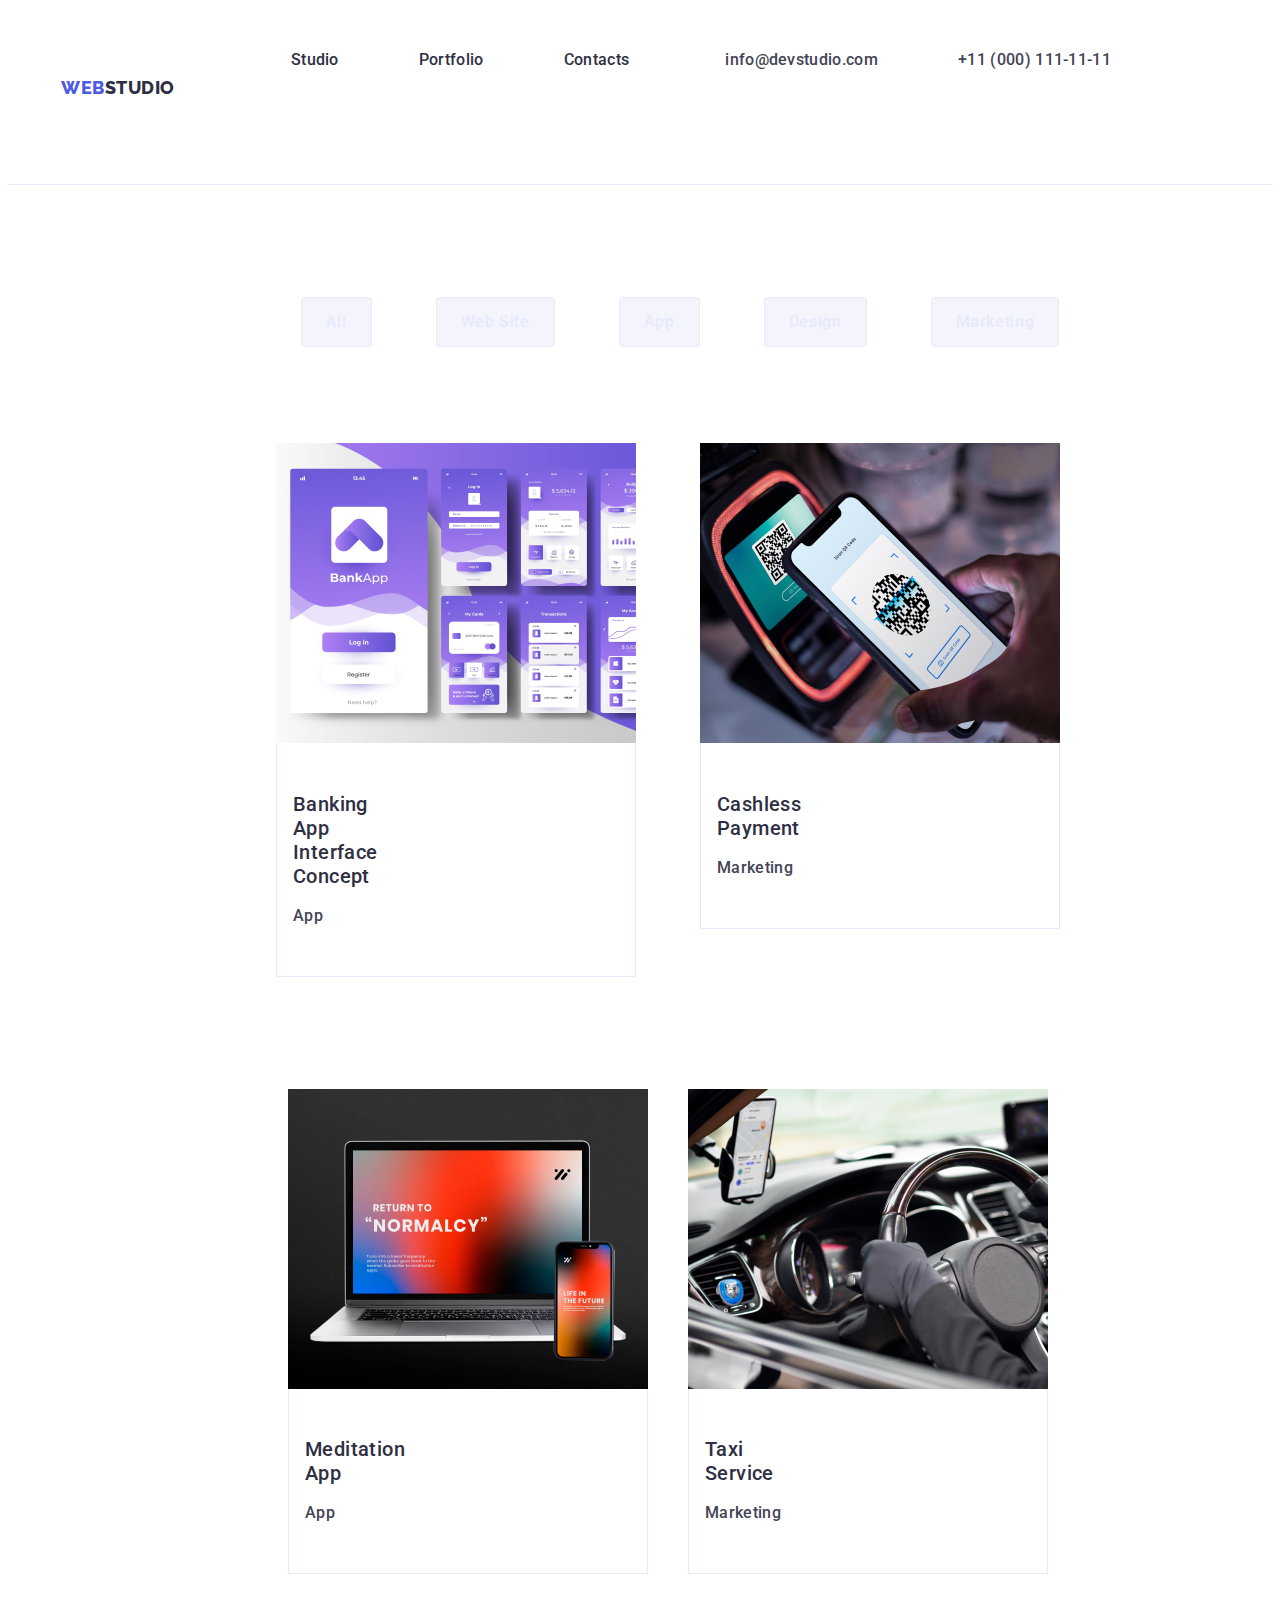
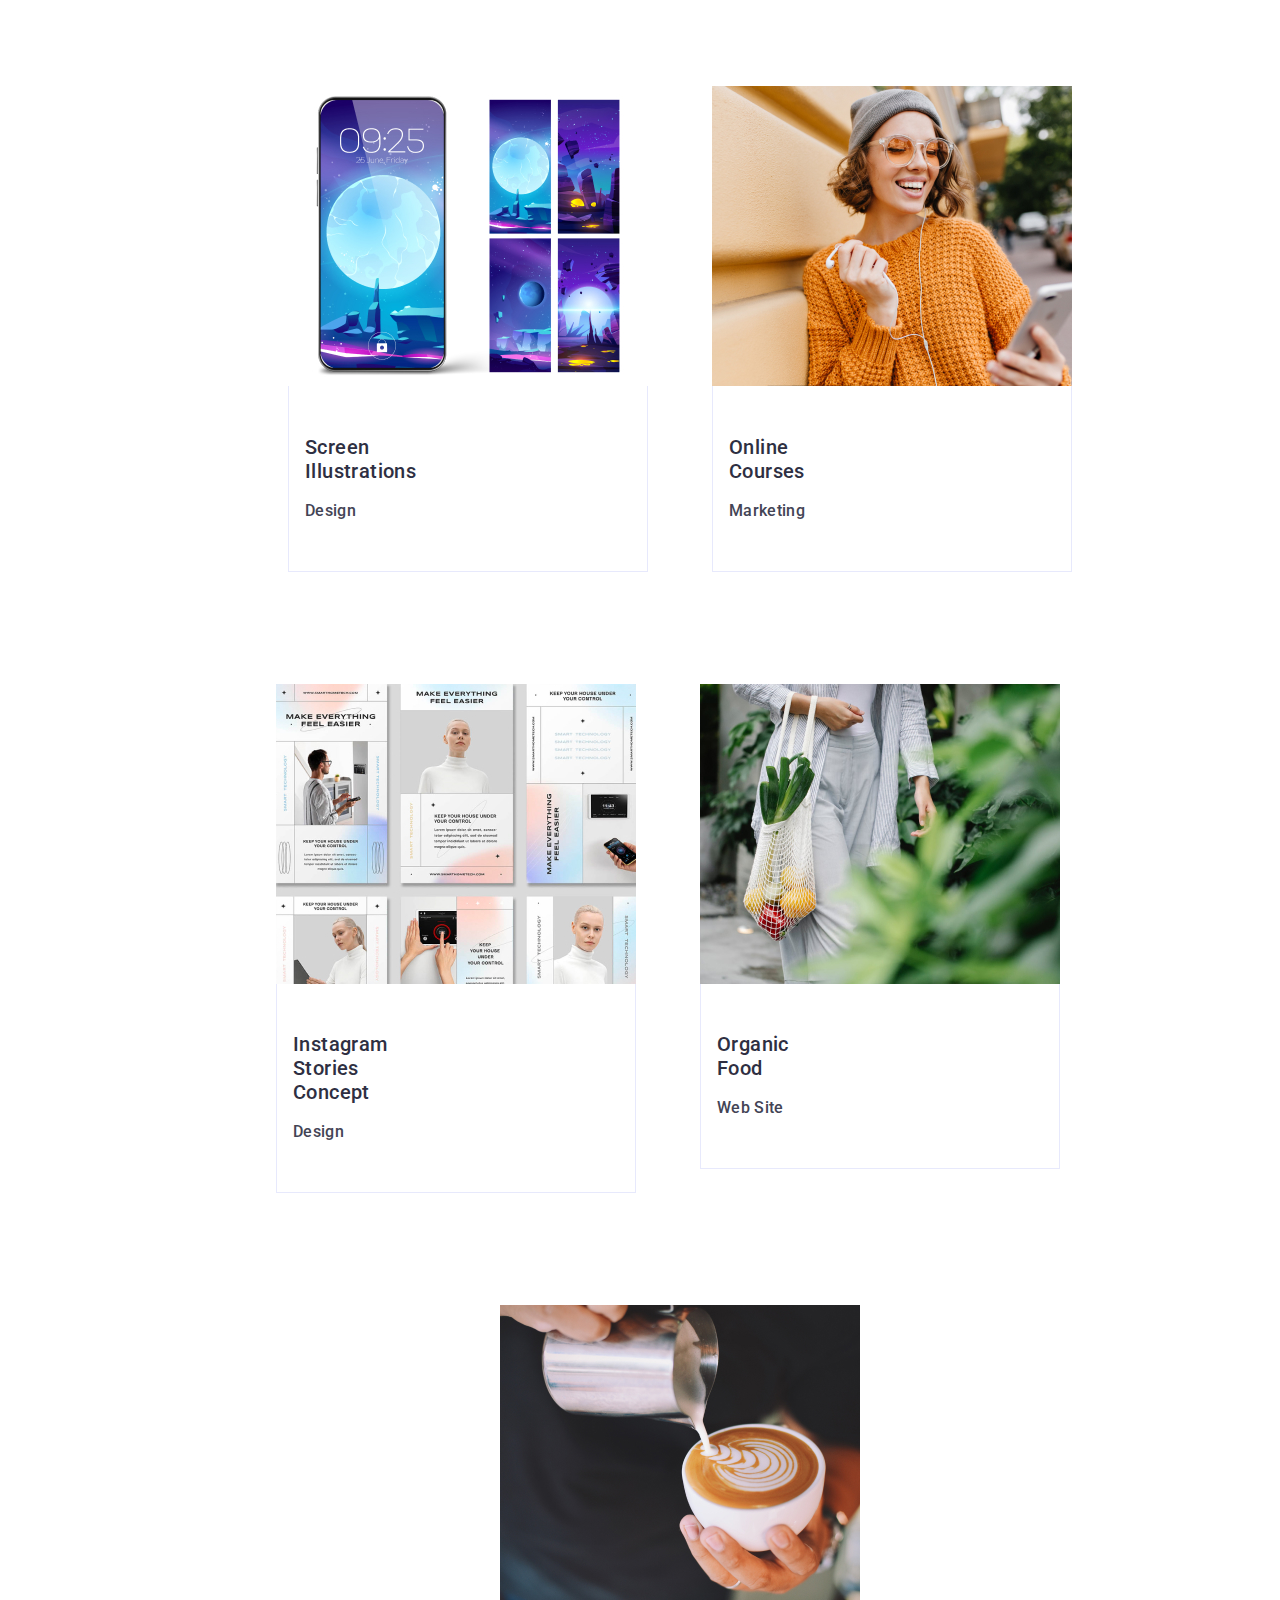
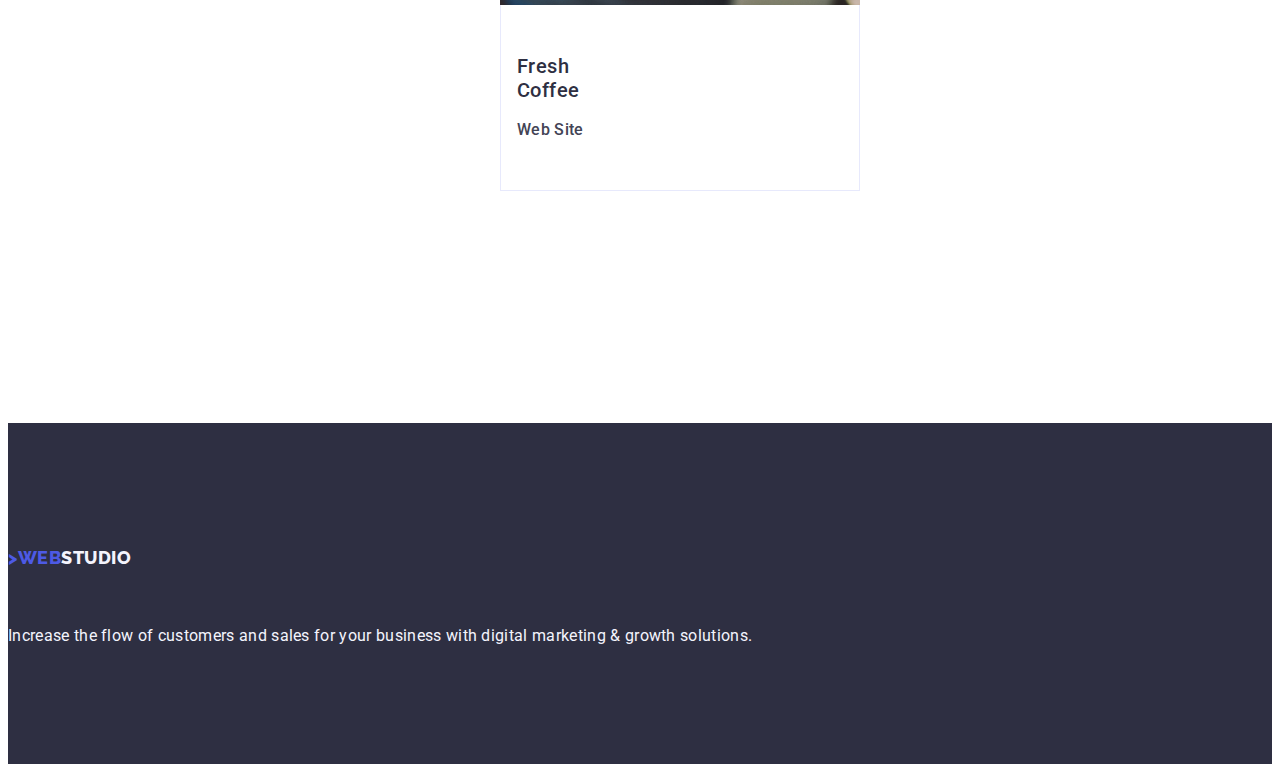
==== portfolio.html @ a7b2a777 "x" ====
<!DOCTYPE html>
<html lang="en">
  <head>
    <meta charset="UTF-8" />
    <meta name="viewport" content="width=device-width, initial-scale=1.0" />
    <link rel="preconnect" href="https://fonts.googleapis.com" />
    <link rel="preconnect" href="https://fonts.gstatic.com" crossorigin />
    <link
      href="https://fonts.googleapis.com/css2?family=Raleway:wght@800&family=Roboto:wght@400;500;700&display=swap"
      rel="stylesheet" />

    <title>Portfolio</title>
    <link
      rel="stylesheet"
      href="https://cdnjs.cloudflare.com/ajax/libs/modern-normalize/2.0.0/modern-normalize.min.css"
      integrity="sha512-4xo8blKMVCiXpTaLzQSLSw3KFOVPWhm/TRtuPVc4WG6kUgjH6J03IBuG7JZPkcWMxJ5huwaBpOpnwYElP/m6wg=="
      crossorigin="anonymous"
      referrerpolicy="no-referrer" />
    <link rel="stylesheet" href="./css/styles.css" />
  </head>
  <body>
    <header class="header-portfolio">
      <div class="header-portfolio-div container">
        <nav class="portfolio-nav">
          <!-- Logo -->
          <a href="./index.html" class="logo link">
            Web<span class="logo-span">Studio</span>
          </a>
          <!-- Studio,Portfolio,Contacts-->
          <ul class="list">
            <li class="h-list-first">
              <a class="link" href="./index.html">Studio</a>
            </li>
            <li class="h-list-first">
              <a class="link" href="./portfolio.html">Portfolio</a>
            </li>
            <li class="h-list-first"><a class="link" href="">Contacts</a></li>
          </ul>
        </nav>
        <!-- Contact adress section -->
        <address class="header-address">
          <ul class="list">
            <li class="h-list-first">
              <a
                href="mailto:info@devstudio.com"
                class="header-address-info link"
                >info@devstudio.com</a
              >
            </li>
            <li class="h-list-first">
              <a href="tel:+110001111111" class="header-address-info link">
                +11 (000) 111-11-11</a
              >
            </li>
          </ul>
        </address>
      </div>
    </header>
    <main>
      <!-- filters section -->
      <section class="first-section">
        <div class="portfolio-div container">
          <h1 class="visually-hidden">photos</h1>
          <ul class="list">
            <li class="button-list">
              <button type="button" class="button">All</button>
            </li>
            <li class="button-list">
              <button type="button" class="button">Web Site</button>
            </li>
            <li class="button-list">
              <button type="button" class="button">App</button>
            </li>
            <li class="button-list">
              <button type="button" class="button">Design</button>
            </li>
            <li class="button-list">
              <button type="button" class="button">Marketing</button>
            </li>
          </ul>
          <!-- first images section -->
          <ul class="list">
            <li class="port-list">
              <a href="" class="link"
                ><img
                  src="./images/img_banking.jpg"
                  alt="banking"
                  width="360" />
                <div class="portfolio-img-div">
                  <h2 class="title">Banking App Interface Concept</h2>
                  <p class="portfolio-paragraphs">App</p>
                </div>
              </a>
            </li>
            <li class="port-list">
              <a href="" class="link"
                ><img
                  src="./images/img_cashless.jpg"
                  alt="cashless"
                  width="360" />
                <div class="portfolio-img-div">
                  <h2 class="title">Cashless Payment</h2>
                  <p class="portfolio-paragraphs">Marketing</p>
                </div>
              </a>
            </li>
            <li class="port-list">
              <a href="" class="link"
                ><img
                  src="./images/img_meditation.jpg"
                  alt="meditation"
                  width="360" />
                <div class="portfolio-img-div">
                  <h2 class="title">Meditation App</h2>
                  <p class="portfolio-paragraphs">App</p>
                </div>
              </a>
            </li>
            <li class="port-list">
              <a href="" class="link"
                ><img src="./images/img_taxi.jpg" alt="taxi" width="360" />
                <div class="portfolio-img-div">
                  <h2 class="title">Taxi Service</h2>
                  <p class="portfolio-paragraphs">Marketing</p>
                </div>
              </a>
            </li>
            <li class="port-list">
              <a href="" class="link">
                <img
                  src="./images/img_screen_illustration.jpg"
                  alt="illustration"
                  width="360" />
                <div class="portfolio-img-div">
                  <h2 class="title">Screen Illustrations</h2>
                  <p class="portfolio-paragraphs">Design</p>
                </div>
              </a>
            </li>
            <li class="port-list">
              <a href="" class="link">
                <img
                  src="./images/img_online_courses.jpg"
                  alt="courses"
                  width="360" />
                <div class="portfolio-img-div">
                  <h2 class="title">Online Courses</h2>
                  <p class="portfolio-paragraphs">Marketing</p>
                </div>
              </a>
            </li>
            <li class="port-list">
              <a href="" class="link">
                <img
                  src="./images/img_instagram.jpg"
                  alt="courses"
                  width="360" />
                <div class="portfolio-img-div">
                  <h2 class="title">Instagram Stories Concept</h2>
                  <p class="portfolio-paragraphs">Design</p>
                </div>
              </a>
            </li>
            <li class="port-list">
              <a href="" class="link">
                <img
                  src="./images/img_organic_food.jpg"
                  alt="courses"
                  width="360" />
                <div class="portfolio-img-div">
                  <h2 class="title">Organic Food</h2>
                  <p class="portfolio-paragraphs">Web Site</p>
                </div>
              </a>
            </li>
            <li class="port-list">
              <a href="" class="link">
                <img
                  src="./images/img_fresh_coffee.jpg"
                  alt="courses"
                  width="360" />
                <div class="portfolio-img-div">
                  <h2 class="title">Fresh Coffee</h2>
                  <p class="portfolio-paragraphs">Web Site</p>
                </div>
              </a>
            </li>
          </ul>
        </div>
      </section>
    </main>
    <footer class="footer">
      <a href="./index.html" class="logo link"
        >>Web<span class="span">Studio</span></a
      >
      <p class="footer-paragraph">
        Increase the flow of customers and sales for your business with digital
        marketing & growth solutions.
      </p>
    </footer>
  </body>
</html>
---- css/styles.css ----
:root {
  --background-color: #ffffff;
  --list-color: #2e2f42;
  --logo-color: #4d5ae5;
  --buttons-color: #404bbf;
  --footer-color: #f4f4fd;
  --address-info-color: #434455;
  --buttons-var: #e7e9fc;
}
body {
  font-family: "Roboto", sans-serif;
  color: #434455;
  background-color: var(--background-color);
}
.link {
  text-decoration: none;
  font-weight: 500;
  line-height: 1.5;
  letter-spacing: 0.02em;
  color: var(--list-color);
  padding: 24px 0;
  display: inline-block;
  margin-bottom: 16px;
}
.link:hover {
  color: #404bbf;
}
.link:focus {
  color: #404bbf;
}
.logo-span {
  color: var(--list-color);
}
.header-address {
  font-style: normal;
}
.header-address-info {
  line-height: 1.5;
  letter-spacing: 0.02em;
  color: var(--address-info-color);
}
.list {
  list-style: none;
  background-color: #ffffffff;
  display: flex;
  gap: 40px;
  margin-bottom: 72px;
  flex-wrap: wrap;
  justify-content: center;
  row-gap: 48px;
  width: 100%;
  min-width: 264px;
  margin-right: 24px;
}
.extra {
  flex-basis: calc((100% - 3 * 24px) / 4);
}
.extras {
  flex-basis: calc((100% - 48px) / 3);
  margin-right: 24px;
}
.extras:last-child {
  margin-right: 0;
}
.list :last-child {
  margin-right: 0;
  gap: 40px;
}
.list-index {
  list-style: none;
  background-color: #ffffffff;
  display: flex;
  gap: 40px;
  gap: 24px;
  margin-bottom: 72px;
  flex-wrap: wrap;
  justify-content: center;
  row-gap: 48px;
  width: 100%;
  min-width: 264px;
  margin-right: 24px;
  width: calc((100% - 72px) / 4);
}
.portfolio-img-div {
  padding: 32px 16px;
  border: 1px solid #e7e9fc;
  border-top: none;
}
.h-list-first {
  margin-right: 40px;
}
.h-list-first:last-child {
  margin-right: 0;
}

.index-first-section {
  background-color: var(--list-color);
  padding: 188px 0;
}
.section-one-title {
  font-size: 56px;
  line-height: 1.07;
  text-align: center;
  letter-spacing: 0.02em;
  color: #ffffff;
  max-width: 496px;
  margin: 0 auto;
}
.button {
  font-family: "Roboto", sans-serif;
  font-weight: 500;
  font-size: 16px;
  line-height: 1.5;
  letter-spacing: 0.04em;
  color: var(--logo-color);
  background-color: var(--footer-color);
  cursor: pointer;
  padding: 12px 24px;
  border: 1px;
  border-radius: 4px;
  border: 1px solid;
  color: var(--buttons-var);
}
.button-index {
  background-color: #4d5ae5;
  font-family: "Roboto", sans-serif;
  font-weight: 500;
  font-size: 16px;
  line-height: 1.5;
  letter-spacing: 0.04em;
  color: #ffffff;
  cursor: pointer;
  display: block;
  min-width: 169px;
  height: 56px;
  border-radius: 4px;
  border: none;
  margin: 0 auto;
}
.button-index:hover {
  background-color: #404bbf;
}
.button-index:focus {
  background-color: #404bbf;
}
.button:hover {
  background-color: #404bbf;
  color: #ffffff;
  border: 1px solid transparent;
}
.button:focus {
  background-color: #404bbf;
  color: #ffffff;
  border: 1px solid transparent;
}
.title {
  font-weight: 500;
  font-size: 20px;
  line-height: 1.2;
  letter-spacing: 0.02em;
  color: var(--list-color);
  margin-bottom: 8px;
  width: calc((100% - 72px) / 4);
}
.paragraphs {
  line-height: 1.5;
  letter-spacing: 0.02em;
  text-align: center;
  max-width: 264px;
}
.portfolio-paragraphs {
  font-size: 16px;
  line-height: 1.5;
  letter-spacing: 0.02em;
  color: var(--address-info-color);
}
.section-two-title {
  font-size: 36px;
  line-height: 1.11;
  text-align: center;
  text-transform: capitalize;
  color: var(--list-color);
  margin-bottom: 72px;
}
.second-section {
  background-color: #f4f4fd;
  padding: 120px 0;
}
.section-three-title {
  font-size: 36px;
  line-height: 1.11;
  text-align: center;
  letter-spacing: 0.02em;
  text-transform: capitalize;
  color: var(--list-color);
  margin-bottom: 72px;
}
.second-title {
  font-weight: 500;
  font-size: 20px;
  line-height: 1.2;
  letter-spacing: 0.02em;
  color: var(--list-color);
  text-align: center;
  margin-bottom: 8px;
}
.list-element {
  background-color: #ffffffff;
  margin-right: 24px;
  border-radius: 0px 0px 4px 4px;
}
.list-element:last-child {
  margin-right: 0;
}
.footer {
  background-color: var(--list-color);
  padding: 100px 0;
}
.logo {
  font-family: "Raleway", sans-serif;
  line-height: 1.17;
  font-size: 18px;
  font-weight: 800;
  text-transform: uppercase;
  letter-spacing: 0.03em;
  color: var(--logo-color);
  margin-right: 76px;
}
.span {
  color: var(--footer-color);
}
.footer-paragraph {
  line-height: 1.5;
  color: var(--footer-color);
  letter-spacing: 0.02em;
}
.header-class {
  border-bottom: 1px solid #e7e9fc;
}
.header-div {
  display: flex;
}
.container {
  width: 1158px;
  margin: 0 auto;
  padding: 0 15px;
}
.header-nav {
  display: flex;
  align-items: center;
}
.first-section {
  padding-top: 96px;
  padding-bottom: 120px;
}
.first-section-index {
  padding: 120px 0;
}
.visually-hidden {
  position: absolute;
  width: 1px;
  height: 1px;
  margin: -1px;
  border: 0;
  padding: 0;
  white-space: nowrap;
  clip-path: inset(100%);
  clip: rect(0 0 0 0);
  overflow: hidden;
}
.third-section {
  padding-bottom: 120px;
}
.section-four-div {
  margin-bottom: 72px;
}
.section-four-div-element {
  padding: 32px 0;
}
img {
  display: block;
}
.header-portfolio {
  border-bottom: 1px solid #e7e9fc;
}
.header-portfolio-div {
  display: flex;
}

.portfolio-nav {
  align-items: center;
  display: flex;
}
.portfolio-div {
  gap: 24px;
}
.button-list {
  margin-right: 24px;
}
.button-list:last-child {
  margin-right: 0;
}
.port-list {
  margin-right: 24px;
}
.port-list:nth-child(3n) {
  margin-right: 0;
}
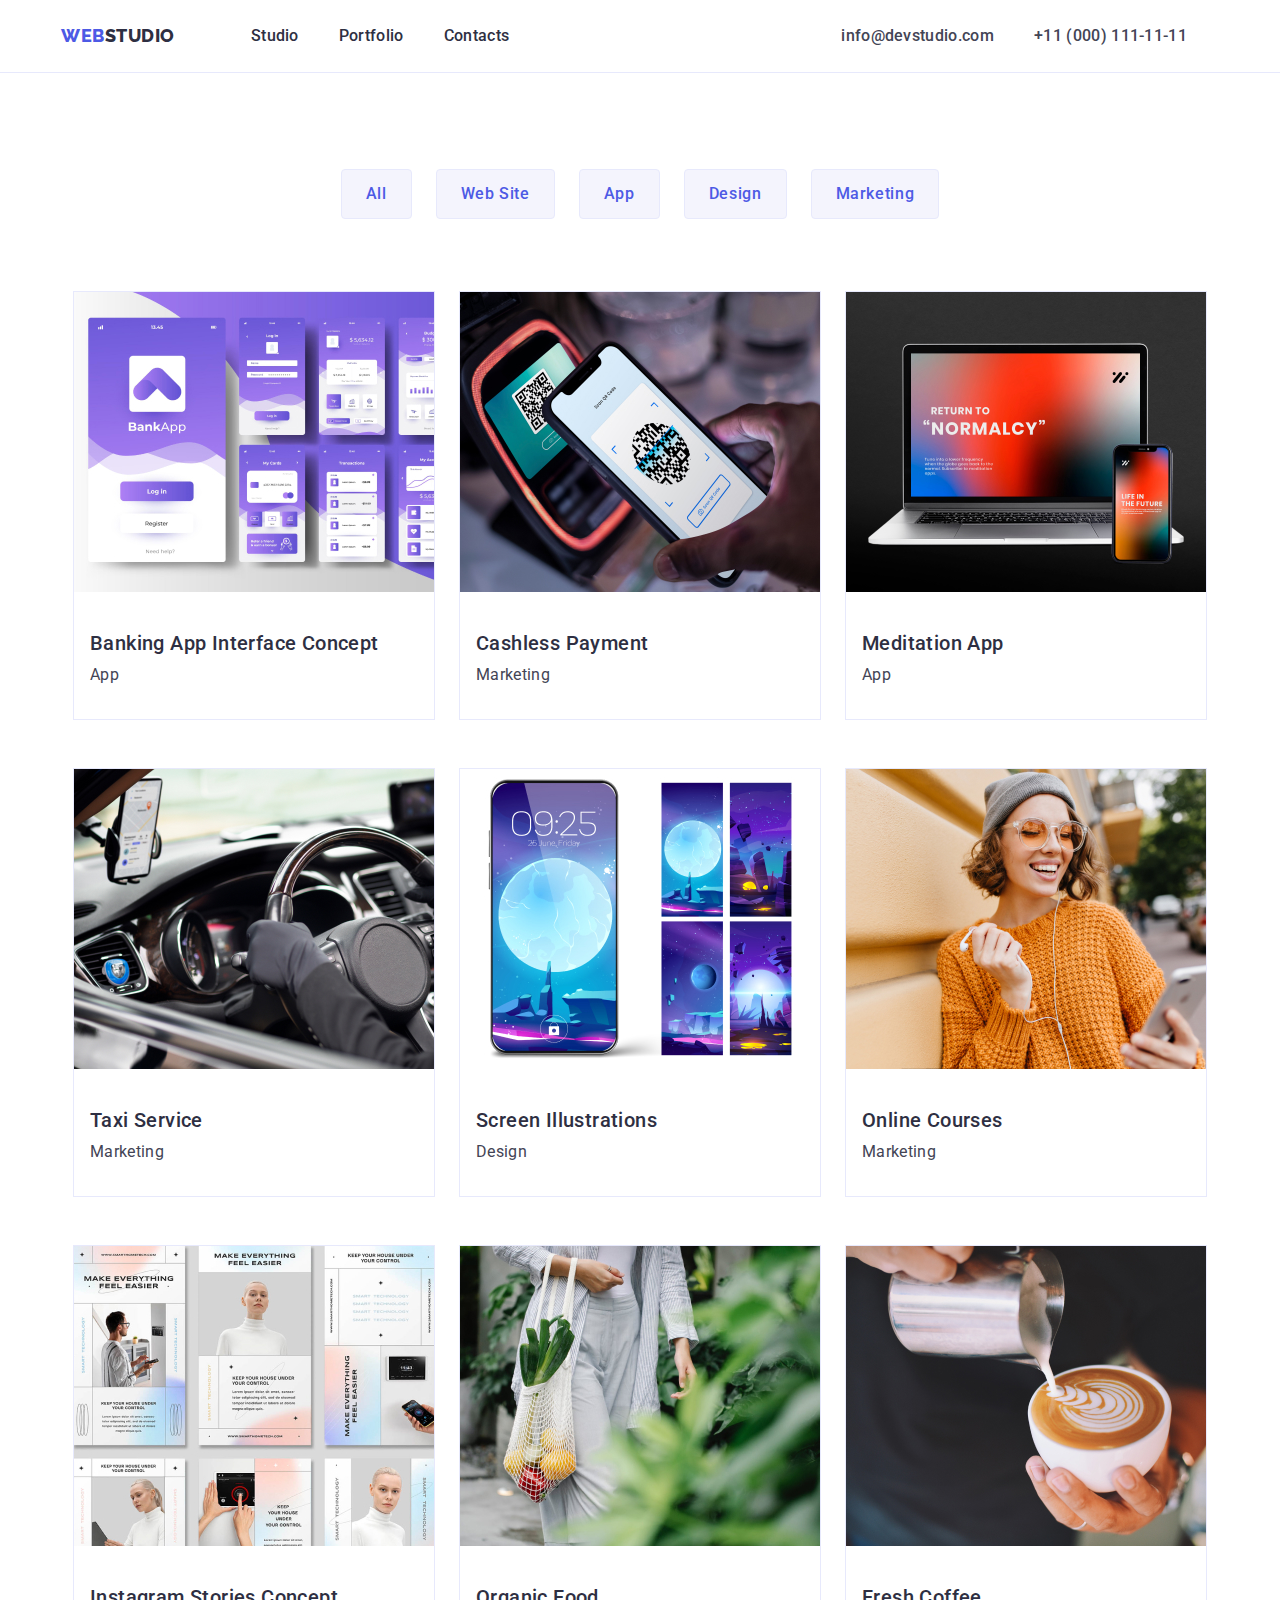
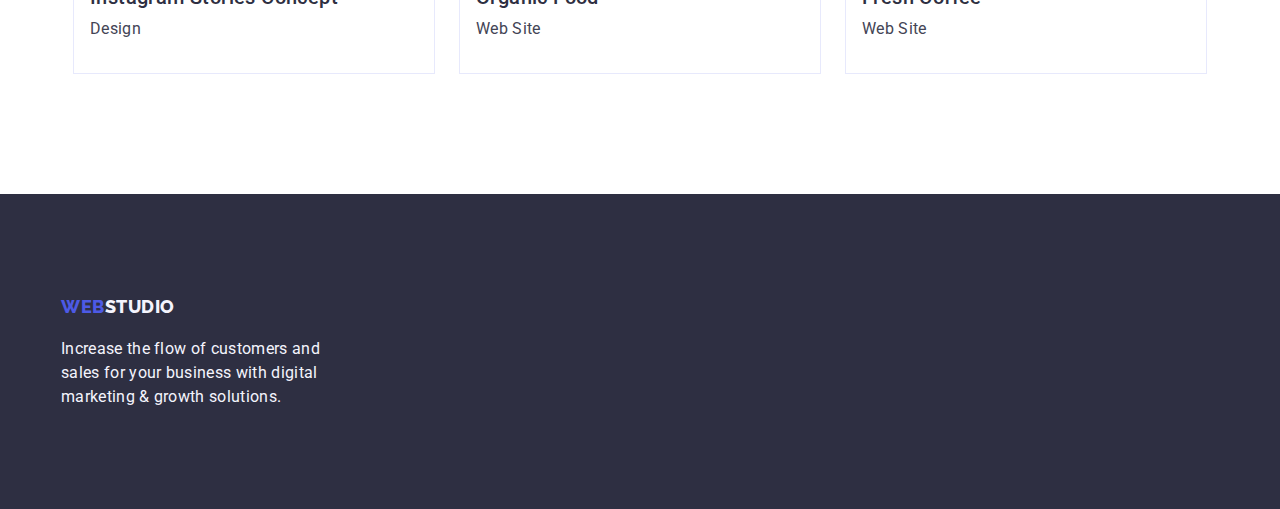
==== commit cb1353ed: "hu" ====
--- a/portfolio.html
+++ b/portfolio.html
@@ -2,54 +2,46 @@
 <html lang="en">
   <head>
     <meta charset="UTF-8" />
+    <meta http-equiv="X-UA-Compatible" content="IE=edge" />
     <meta name="viewport" content="width=device-width, initial-scale=1.0" />
+    <title>Web Studio Homework Project</title>
     <link rel="preconnect" href="https://fonts.googleapis.com" />
     <link rel="preconnect" href="https://fonts.gstatic.com" crossorigin />
     <link
-      href="https://fonts.googleapis.com/css2?family=Raleway:wght@800&family=Roboto:wght@400;500;700&display=swap"
+      href="https://fonts.googleapis.com/css2?family=Raleway:wght@700&family=Roboto:wght@400;500;700;900&display=swap"
       rel="stylesheet" />
-
-    <title>Portfolio</title>
-    <link
-      rel="stylesheet"
-      href="https://cdnjs.cloudflare.com/ajax/libs/modern-normalize/2.0.0/modern-normalize.min.css"
-      integrity="sha512-4xo8blKMVCiXpTaLzQSLSw3KFOVPWhm/TRtuPVc4WG6kUgjH6J03IBuG7JZPkcWMxJ5huwaBpOpnwYElP/m6wg=="
-      crossorigin="anonymous"
-      referrerpolicy="no-referrer" />
     <link rel="stylesheet" href="./css/styles.css" />
   </head>
   <body>
-    <header class="header-portfolio">
-      <div class="header-portfolio-div container">
-        <nav class="portfolio-nav">
-          <!-- Logo -->
-          <a href="./index.html" class="logo link">
-            Web<span class="logo-span">Studio</span>
-          </a>
-          <!-- Studio,Portfolio,Contacts-->
-          <ul class="list">
-            <li class="h-list-first">
-              <a class="link" href="./index.html">Studio</a>
+    <header class="top-line">
+      <div class="container-top-bar container">
+        <nav class="nav-bar">
+          <a href="./index.html" class="logo link"
+            >Web<span class="logo-studio-header">Studio</span></a
+          >
+          <ul class="list nav-links">
+            <li>
+              <a href="./index.html" class="nav-items link">Studio</a>
             </li>
-            <li class="h-list-first">
-              <a class="link" href="./portfolio.html">Portfolio</a>
+            <li>
+              <a class="nav-items link" href="./portfolio.html">Portfolio</a>
             </li>
-            <li class="h-list-first"><a class="link" href="">Contacts</a></li>
+            <li>
+              <a class="nav-items link" href="">Contacts</a>
+            </li>
           </ul>
         </nav>
-        <!-- Contact adress section -->
-        <address class="header-address">
-          <ul class="list">
-            <li class="h-list-first">
-              <a
-                href="mailto:info@devstudio.com"
-                class="header-address-info link"
+
+        <address class="address">
+          <ul class="list address-list">
+            <li>
+              <a class="link address" href="mailto:info@devstudio.com"
                 >info@devstudio.com</a
               >
             </li>
-            <li class="h-list-first">
-              <a href="tel:+110001111111" class="header-address-info link">
-                +11 (000) 111-11-11</a
+            <li>
+              <a class="link address" href="tel:+110001111111"
+                >+11 (000) 111-11-11</a
               >
             </li>
           </ul>
@@ -57,132 +49,124 @@
       </div>
     </header>
     <main>
-      <!-- filters section -->
-      <section class="first-section">
-        <div class="portfolio-div container">
-          <h1 class="visually-hidden">photos</h1>
-          <ul class="list">
-            <li class="button-list">
-              <button type="button" class="button">All</button>
+      <!-- Filters section -->
+      <section>
+        <div class="container">
+          <h1 hidden>Section Header</h1>
+          <ul class="list filter-list">
+            <li><button type="button" class="filter-button">All</button></li>
+            <li>
+              <button type="button" class="filter-button">Web Site</button>
             </li>
-            <li class="button-list">
-              <button type="button" class="button">Web Site</button>
-            </li>
-            <li class="button-list">
-              <button type="button" class="button">App</button>
-            </li>
-            <li class="button-list">
-              <button type="button" class="button">Design</button>
-            </li>
-            <li class="button-list">
-              <button type="button" class="button">Marketing</button>
+            <li><button type="button" class="filter-button">App</button></li>
+            <li><button type="button" class="filter-button">Design</button></li>
+            <li>
+              <button type="button" class="filter-button">Marketing</button>
             </li>
           </ul>
-          <!-- first images section -->
-          <ul class="list">
-            <li class="port-list">
-              <a href="" class="link"
-                ><img
+
+          <!-- Row 1 -->
+
+          <ul class="list card-master">
+            <li class="portfolio-card">
+              <a class="link" href="">
+                <img
+                  class="project-image"
                   src="./images/img_banking.jpg"
-                  alt="banking"
+                  alt="Banking App Interface Concept"
                   width="360" />
-                <div class="portfolio-img-div">
-                  <h2 class="title">Banking App Interface Concept</h2>
-                  <p class="portfolio-paragraphs">App</p>
-                </div>
+                <h2 class="items-title">Banking App Interface Concept</h2>
+                <p class="project-paragraph">App</p>
               </a>
             </li>
-            <li class="port-list">
-              <a href="" class="link"
-                ><img
+            <li class="portfolio-card">
+              <a class="link" href="">
+                <img
+                  class="project-image"
                   src="./images/img_cashless.jpg"
-                  alt="cashless"
+                  alt="Cashless Payment"
                   width="360" />
-                <div class="portfolio-img-div">
-                  <h2 class="title">Cashless Payment</h2>
-                  <p class="portfolio-paragraphs">Marketing</p>
-                </div>
+                <h2 class="items-title">Cashless Payment</h2>
+                <p class="project-paragraph">Marketing</p>
               </a>
             </li>
-            <li class="port-list">
-              <a href="" class="link"
-                ><img
+            <li class="portfolio-card">
+              <a class="link" href="">
+                <img
+                  class="project-image"
                   src="./images/img_meditation.jpg"
-                  alt="meditation"
+                  alt="Meditaion App"
                   width="360" />
-                <div class="portfolio-img-div">
-                  <h2 class="title">Meditation App</h2>
-                  <p class="portfolio-paragraphs">App</p>
-                </div>
+                <h2 class="items-title">Meditation App</h2>
+                <p class="project-paragraph">App</p>
               </a>
             </li>
-            <li class="port-list">
-              <a href="" class="link"
-                ><img src="./images/img_taxi.jpg" alt="taxi" width="360" />
-                <div class="portfolio-img-div">
-                  <h2 class="title">Taxi Service</h2>
-                  <p class="portfolio-paragraphs">Marketing</p>
-                </div>
+            <!-- Row 2 -->
+            <li class="portfolio-card">
+              <a class="link" href="">
+                <img
+                  class="project-image"
+                  src="./images/img_taxi.jpg"
+                  alt="Taxi Service"
+                  width="360" />
+                <h2 class="items-title">Taxi Service</h2>
+                <p class="project-paragraph">Marketing</p>
               </a>
             </li>
-            <li class="port-list">
-              <a href="" class="link">
+            <li class="portfolio-card">
+              <a class="link" href="">
                 <img
+                  class="project-image"
                   src="./images/img_screen_illustration.jpg"
-                  alt="illustration"
+                  alt="Screen Illustrations"
                   width="360" />
-                <div class="portfolio-img-div">
-                  <h2 class="title">Screen Illustrations</h2>
-                  <p class="portfolio-paragraphs">Design</p>
-                </div>
+                <h2 class="items-title">Screen Illustrations</h2>
+                <p class="project-paragraph">Design</p>
               </a>
             </li>
-            <li class="port-list">
-              <a href="" class="link">
+            <li class="portfolio-card">
+              <a class="link" href="">
                 <img
+                  class="project-image"
                   src="./images/img_online_courses.jpg"
-                  alt="courses"
+                  alt="Online Courses"
                   width="360" />
-                <div class="portfolio-img-div">
-                  <h2 class="title">Online Courses</h2>
-                  <p class="portfolio-paragraphs">Marketing</p>
-                </div>
+                <h2 class="items-title">Online Courses</h2>
+                <p class="project-paragraph">Marketing</p>
               </a>
             </li>
-            <li class="port-list">
-              <a href="" class="link">
+            <!-- Row 3 -->
+            <li class="portfolio-card">
+              <a class="link" href="">
                 <img
+                  class="project-image"
                   src="./images/img_instagram.jpg"
-                  alt="courses"
+                  alt="Instagram Stories Concept"
                   width="360" />
-                <div class="portfolio-img-div">
-                  <h2 class="title">Instagram Stories Concept</h2>
-                  <p class="portfolio-paragraphs">Design</p>
-                </div>
+                <h2 class="items-title">Instagram Stories Concept</h2>
+                <p class="project-paragraph">Design</p>
               </a>
             </li>
-            <li class="port-list">
-              <a href="" class="link">
+            <li class="portfolio-card">
+              <a class="link" href="">
                 <img
+                  class="project-image"
                   src="./images/img_organic_food.jpg"
-                  alt="courses"
+                  alt="Organic Food"
                   width="360" />
-                <div class="portfolio-img-div">
-                  <h2 class="title">Organic Food</h2>
-                  <p class="portfolio-paragraphs">Web Site</p>
-                </div>
+                <h2 class="items-title">Organic Food</h2>
+                <p class="project-paragraph">Web Site</p>
               </a>
             </li>
-            <li class="port-list">
-              <a href="" class="link">
+            <li class="portfolio-card">
+              <a class="link" href="">
                 <img
+                  class="project-image"
                   src="./images/img_fresh_coffee.jpg"
-                  alt="courses"
+                  alt="Fresh Coffee"
                   width="360" />
-                <div class="portfolio-img-div">
-                  <h2 class="title">Fresh Coffee</h2>
-                  <p class="portfolio-paragraphs">Web Site</p>
-                </div>
+                <h2 class="items-title">Fresh Coffee</h2>
+                <p class="project-paragraph">Web Site</p>
               </a>
             </li>
           </ul>
@@ -190,13 +174,15 @@
       </section>
     </main>
     <footer class="footer">
-      <a href="./index.html" class="logo link"
-        >>Web<span class="span">Studio</span></a
-      >
-      <p class="footer-paragraph">
-        Increase the flow of customers and sales for your business with digital
-        marketing & growth solutions.
-      </p>
+      <div class="container footer-box">
+        <a class="logo link" href="./index.html"
+          >Web<span class="logo-studio-footer">Studio</span></a
+        >
+        <p class="footer-paragraph">
+          Increase the flow of customers and sales for your business with
+          digital marketing & growth solutions.
+        </p>
+      </div>
     </footer>
   </body>
 </html>
--- a/css/styles.css
+++ b/css/styles.css
@@ -1,308 +1,292 @@
 :root {
-  --background-color: #ffffff;
-  --list-color: #2e2f42;
-  --logo-color: #4d5ae5;
-  --buttons-color: #404bbf;
-  --footer-color: #f4f4fd;
-  --address-info-color: #434455;
-  --buttons-var: #e7e9fc;
-}
-body {
-  font-family: "Roboto", sans-serif;
-  color: #434455;
-  background-color: var(--background-color);
-}
-.link {
-  text-decoration: none;
-  font-weight: 500;
-  line-height: 1.5;
-  letter-spacing: 0.02em;
-  color: var(--list-color);
-  padding: 24px 0;
-  display: inline-block;
-  margin-bottom: 16px;
-}
-.link:hover {
-  color: #404bbf;
-}
-.link:focus {
-  color: #404bbf;
-}
-.logo-span {
-  color: var(--list-color);
-}
-.header-address {
-  font-style: normal;
-}
-.header-address-info {
-  line-height: 1.5;
-  letter-spacing: 0.02em;
-  color: var(--address-info-color);
-}
-.list {
-  list-style: none;
-  background-color: #ffffffff;
-  display: flex;
-  gap: 40px;
-  margin-bottom: 72px;
-  flex-wrap: wrap;
-  justify-content: center;
-  row-gap: 48px;
-  width: 100%;
-  min-width: 264px;
-  margin-right: 24px;
-}
-.extra {
-  flex-basis: calc((100% - 3 * 24px) / 4);
-}
-.extras {
-  flex-basis: calc((100% - 48px) / 3);
-  margin-right: 24px;
-}
-.extras:last-child {
-  margin-right: 0;
-}
-.list :last-child {
-  margin-right: 0;
-  gap: 40px;
-}
-.list-index {
-  list-style: none;
-  background-color: #ffffffff;
-  display: flex;
-  gap: 40px;
-  gap: 24px;
-  margin-bottom: 72px;
-  flex-wrap: wrap;
-  justify-content: center;
-  row-gap: 48px;
-  width: 100%;
-  min-width: 264px;
-  margin-right: 24px;
-  width: calc((100% - 72px) / 4);
-}
-.portfolio-img-div {
-  padding: 32px 16px;
-  border: 1px solid #e7e9fc;
-  border-top: none;
-}
-.h-list-first {
-  margin-right: 40px;
-}
-.h-list-first:last-child {
-  margin-right: 0;
-}
-
-.index-first-section {
-  background-color: var(--list-color);
-  padding: 188px 0;
-}
-.section-one-title {
-  font-size: 56px;
-  line-height: 1.07;
-  text-align: center;
-  letter-spacing: 0.02em;
-  color: #ffffff;
-  max-width: 496px;
-  margin: 0 auto;
-}
-.button {
-  font-family: "Roboto", sans-serif;
-  font-weight: 500;
-  font-size: 16px;
-  line-height: 1.5;
-  letter-spacing: 0.04em;
-  color: var(--logo-color);
-  background-color: var(--footer-color);
-  cursor: pointer;
-  padding: 12px 24px;
-  border: 1px;
-  border-radius: 4px;
-  border: 1px solid;
-  color: var(--buttons-var);
-}
-.button-index {
-  background-color: #4d5ae5;
-  font-family: "Roboto", sans-serif;
-  font-weight: 500;
-  font-size: 16px;
-  line-height: 1.5;
-  letter-spacing: 0.04em;
-  color: #ffffff;
-  cursor: pointer;
-  display: block;
-  min-width: 169px;
-  height: 56px;
-  border-radius: 4px;
-  border: none;
-  margin: 0 auto;
-}
-.button-index:hover {
-  background-color: #404bbf;
-}
-.button-index:focus {
-  background-color: #404bbf;
-}
-.button:hover {
-  background-color: #404bbf;
-  color: #ffffff;
-  border: 1px solid transparent;
-}
-.button:focus {
-  background-color: #404bbf;
-  color: #ffffff;
-  border: 1px solid transparent;
-}
-.title {
-  font-weight: 500;
-  font-size: 20px;
-  line-height: 1.2;
-  letter-spacing: 0.02em;
-  color: var(--list-color);
-  margin-bottom: 8px;
-  width: calc((100% - 72px) / 4);
-}
-.paragraphs {
-  line-height: 1.5;
-  letter-spacing: 0.02em;
-  text-align: center;
-  max-width: 264px;
-}
-.portfolio-paragraphs {
-  font-size: 16px;
-  line-height: 1.5;
-  letter-spacing: 0.02em;
-  color: var(--address-info-color);
-}
-.section-two-title {
-  font-size: 36px;
-  line-height: 1.11;
-  text-align: center;
-  text-transform: capitalize;
-  color: var(--list-color);
-  margin-bottom: 72px;
-}
-.second-section {
-  background-color: #f4f4fd;
-  padding: 120px 0;
-}
-.section-three-title {
-  font-size: 36px;
-  line-height: 1.11;
-  text-align: center;
-  letter-spacing: 0.02em;
-  text-transform: capitalize;
-  color: var(--list-color);
-  margin-bottom: 72px;
-}
-.second-title {
-  font-weight: 500;
-  font-size: 20px;
-  line-height: 1.2;
-  letter-spacing: 0.02em;
-  color: var(--list-color);
-  text-align: center;
-  margin-bottom: 8px;
-}
-.list-element {
-  background-color: #ffffffff;
-  margin-right: 24px;
-  border-radius: 0px 0px 4px 4px;
-}
-.list-element:last-child {
-  margin-right: 0;
-}
-.footer {
-  background-color: var(--list-color);
-  padding: 100px 0;
-}
-.logo {
-  font-family: "Raleway", sans-serif;
-  line-height: 1.17;
-  font-size: 18px;
-  font-weight: 800;
-  text-transform: uppercase;
-  letter-spacing: 0.03em;
-  color: var(--logo-color);
-  margin-right: 76px;
-}
-.span {
-  color: var(--footer-color);
-}
-.footer-paragraph {
-  line-height: 1.5;
-  color: var(--footer-color);
-  letter-spacing: 0.02em;
-}
-.header-class {
-  border-bottom: 1px solid #e7e9fc;
-}
-.header-div {
-  display: flex;
-}
+  --text-font-family: "Roboto", sans-serif;
+  --logo-font-family: "Raleway", sans-serif;
+  --navy-blue-color: #2e2f42;
+  --corn-flower-color: #e7e9fc;
+  --slate-color: #434455;
+  --iris-color: #4d5ae5;
+  --white-color: #ffffff;
+  --cloud-color: #f4f4fd;
+  --ocean-color: #404bbf;
+}
+/* ----------------------------CSS reset---------------------------- */
+* {
+  margin: 0;
+  padding: 0;
+}
+/* ----------------------------------------------------------------- */
 .container {
   width: 1158px;
   margin: 0 auto;
-  padding: 0 15px;
-}
-.header-nav {
-  display: flex;
-  align-items: center;
-}
-.first-section {
+}
+.container-header {
+  width: 496px;
+  margin: 0 auto;
+  /* padding-top: 188px;
+  padding-bottom: 188px; */
+}
+header {
+  border-bottom: 1px solid var(--CORNFLOWER, #e7e9fc);
+}
+/* ----------------------------------------------------------------- */
+.section {
+  padding-top: 120px;
+  padding-bottom: 120px;
+}
+
+body {
+  font-family: var(--text-font-family);
+  font-size: 16px;
+  font-weight: 400;
+  line-height: 150%;
+  letter-spacing: 0.32px;
+  color: var(--slate-color);
+  background: var(--white-color);
+}
+
+header.top-line {
+}
+
+.link {
+  text-decoration: none;
+}
+.list {
+  list-style-type: none;
+}
+.container-top-bar {
+  display: flex;
+  height: 72px;
+  align-items: center;
+  flex-shrink: 0;
+  gap: 332px;
+}
+.nav-bar {
+  display: inline-flex;
+  gap: 76px;
+  align-items: center;
+}
+.nav-items {
+  color: var(--navy-blue-color);
+  text-decoration: none;
+  font-weight: 500;
+  font-size: 16px;
+  line-height: 1.5em;
+  letter-spacing: 0.32px;
+}
+.nav-links {
+  display: inline-flex;
+  align-items: flex-start;
+  gap: 40px;
+}
+.nav-items:hover,
+.nav-items:focus {
+  color: var(--ocean-color);
+}
+.address-list {
+  display: inline-flex;
+  gap: 40px;
+}
+.address {
+  color: var(--slate-color);
+  font-size: 16px;
+  font-weight: 500;
+  line-height: 1.5em;
+  font-style: normal;
+}
+.address:hover,
+.address:focus {
+  color: var(--ocean-color);
+}
+
+.logo {
+  color: var(--iris-color);
+  font-family: var(--logo-font-family);
+  font-size: 18px;
+  font-weight: 800;
+  line-height: 1.17;
+  letter-spacing: 0.54px;
+  text-transform: uppercase;
+}
+
+.logo-studio-header {
+  color: var(--navy-blue-color);
+}
+
+.hero-section {
+  background: var(--navy-blue-color);
+  color: var(--white-color);
+  text-align: center;
+  padding: 188px 0;
+}
+.hero-section-header {
+  font-size: 56px;
+  line-height: 107.143%;
+  letter-spacing: 1.12px;
+  padding-bottom: 48px;
+}
+.order-service-bttn {
+  display: inline-flex;
+  padding: 16px 32px;
+  align-items: flex-start;
+  gap: 10px;
+
+  background: var(--iris-color);
+  border-radius: 4px;
+  box-shadow: 0px 4px 4px 0px rgba(0, 0, 0, 0.15);
+  color: var(--white-color);
+  font-size: 16px;
+  font-weight: 500;
+  line-height: 150%;
+  letter-spacing: 0.64px;
+  cursor: pointer;
+  font-family: var(--text-font-family);
+}
+.order-service-bttn:hover,
+.order-service-bttn:focus {
+  background: var(--ocean-color);
+}
+.about-list {
+  display: flex;
+  flex-shrink: 0;
+  /* justify-content: space-between; */
+  gap: 24px;
+}
+.about-list-item {
+  display: inline-flex;
+  width: 264px;
+  flex-direction: column;
+  align-items: flex-start;
+  gap: 8px;
+}
+
+.section-title {
+  color: var(--navy-blue-color);
+  text-align: center;
+  font-size: 36px;
+  line-height: 111.111%;
+  letter-spacing: 0.72px;
+  text-transform: capitalize;
+  padding-bottom: 72px;
+}
+.items-title {
+  color: var(--navy-blue-color);
+  font-size: 20px;
+  font-weight: 500;
+  line-height: 120%;
+  letter-spacing: 0.4px;
+}
+
+.our-team-section {
+  background: var(--cloud-color);
+}
+.our-team-list {
+  display: flex;
+  justify-content: center;
+  align-items: center;
+  gap: 24px;
+}
+.our-team-cards {
+  background: var(--white-color);
+  text-align: center;
+  display: inline-flex;
+  padding-bottom: 32px;
+  gap: 32px;
+  flex-direction: column;
+
+  border-radius: 0px 0px 4px 4px;
+  background: var(--WHITE, #fff);
+  box-shadow: 0px 2px 1px 0px rgba(46, 47, 66, 0.08),
+    0px 1px 1px 0px rgba(46, 47, 66, 0.16),
+    0px 1px 6px 0px rgba(46, 47, 66, 0.08);
+}
+.card-content {
+  display: flex;
+  flex-direction: column;
+  gap: 8px;
+}
+
+.project-paragraph {
+  color: var(--slate-color);
+}
+.footer {
+  background: var(--navy-blue-color);
+  color: var(--cloud-color);
+}
+.footer-paragraph {
+  width: 264px;
+  padding-top: 17.5px;
+}
+.footer-box {
+  padding-top: 101.5px;
+  padding-bottom: 100px;
+}
+.logo-studio-footer {
+  color: var(--cloud-color);
+}
+
+.wawd-section {
+  display: flex;
+  gap: 24px;
+  /* justify-content: space-between; */
+}
+.wawd-list-item {
+  display: inline-flex;
+  flex-direction: column;
+  align-items: flex-start;
+  border: 1px solid var(--corn-flower-color);
+}
+/* ---------------------------------------------------------------Portfolio------------------------------------------------------------------------------------- */
+/* ------------------------------------------------------------------------------------------------------------------------------------------------------------ */
+.filter-list {
+  display: flex;
+  justify-content: center;
+  gap: 24px;
   padding-top: 96px;
+  padding-bottom: 72px;
+}
+.portfolio-card {
+  padding-bottom: 32px;
+  border: 1px solid var(--CORNFLOWER, #e7e9fc);
+}
+.card-master {
+  display: flex;
+  flex-wrap: wrap;
+  justify-content: center;
+  flex-direction: row;
+  align-items: flex-start;
+  row-gap: 48px;
+  column-gap: 24px;
+  flex-shrink: 0;
   padding-bottom: 120px;
 }
-.first-section-index {
-  padding: 120px 0;
-}
-.visually-hidden {
-  position: absolute;
-  width: 1px;
-  height: 1px;
-  margin: -1px;
-  border: 0;
-  padding: 0;
-  white-space: nowrap;
-  clip-path: inset(100%);
-  clip: rect(0 0 0 0);
-  overflow: hidden;
-}
-.third-section {
-  padding-bottom: 120px;
-}
-.section-four-div {
-  margin-bottom: 72px;
-}
-.section-four-div-element {
-  padding: 32px 0;
-}
-img {
-  display: block;
-}
-.header-portfolio {
-  border-bottom: 1px solid #e7e9fc;
-}
-.header-portfolio-div {
-  display: flex;
-}
-
-.portfolio-nav {
-  align-items: center;
-  display: flex;
-}
-.portfolio-div {
-  gap: 24px;
-}
-.button-list {
-  margin-right: 24px;
-}
-.button-list:last-child {
-  margin-right: 0;
-}
-.port-list {
-  margin-right: 24px;
-}
-.port-list:nth-child(3n) {
-  margin-right: 0;
-}
+.project-image {
+  padding-bottom: 32px;
+}
+.items-title {
+  padding-bottom: 8px;
+  padding-left: 16px;
+}
+.project-paragraph {
+  padding-left: 16px;
+}
+.filter-button {
+  font-family: "Roboto", sans-serif;
+  font-weight: 500;
+  font-size: 16px;
+  line-height: 1.5em;
+  letter-spacing: 0.04em;
+  color: var(--iris-color);
+  background-color: var(--cloud-color);
+  cursor: pointer;
+  display: flex;
+  padding: 12px 24px;
+  justify-content: center;
+  align-items: center;
+  border-radius: 4px;
+  border: 1px solid var(--CORNFLOWER, #e7e9fc);
+}
+.filter-button:hover,
+.filter-button:focus {
+  background-color: var(--ocean-color);
+  color: var(--white-color);
+}
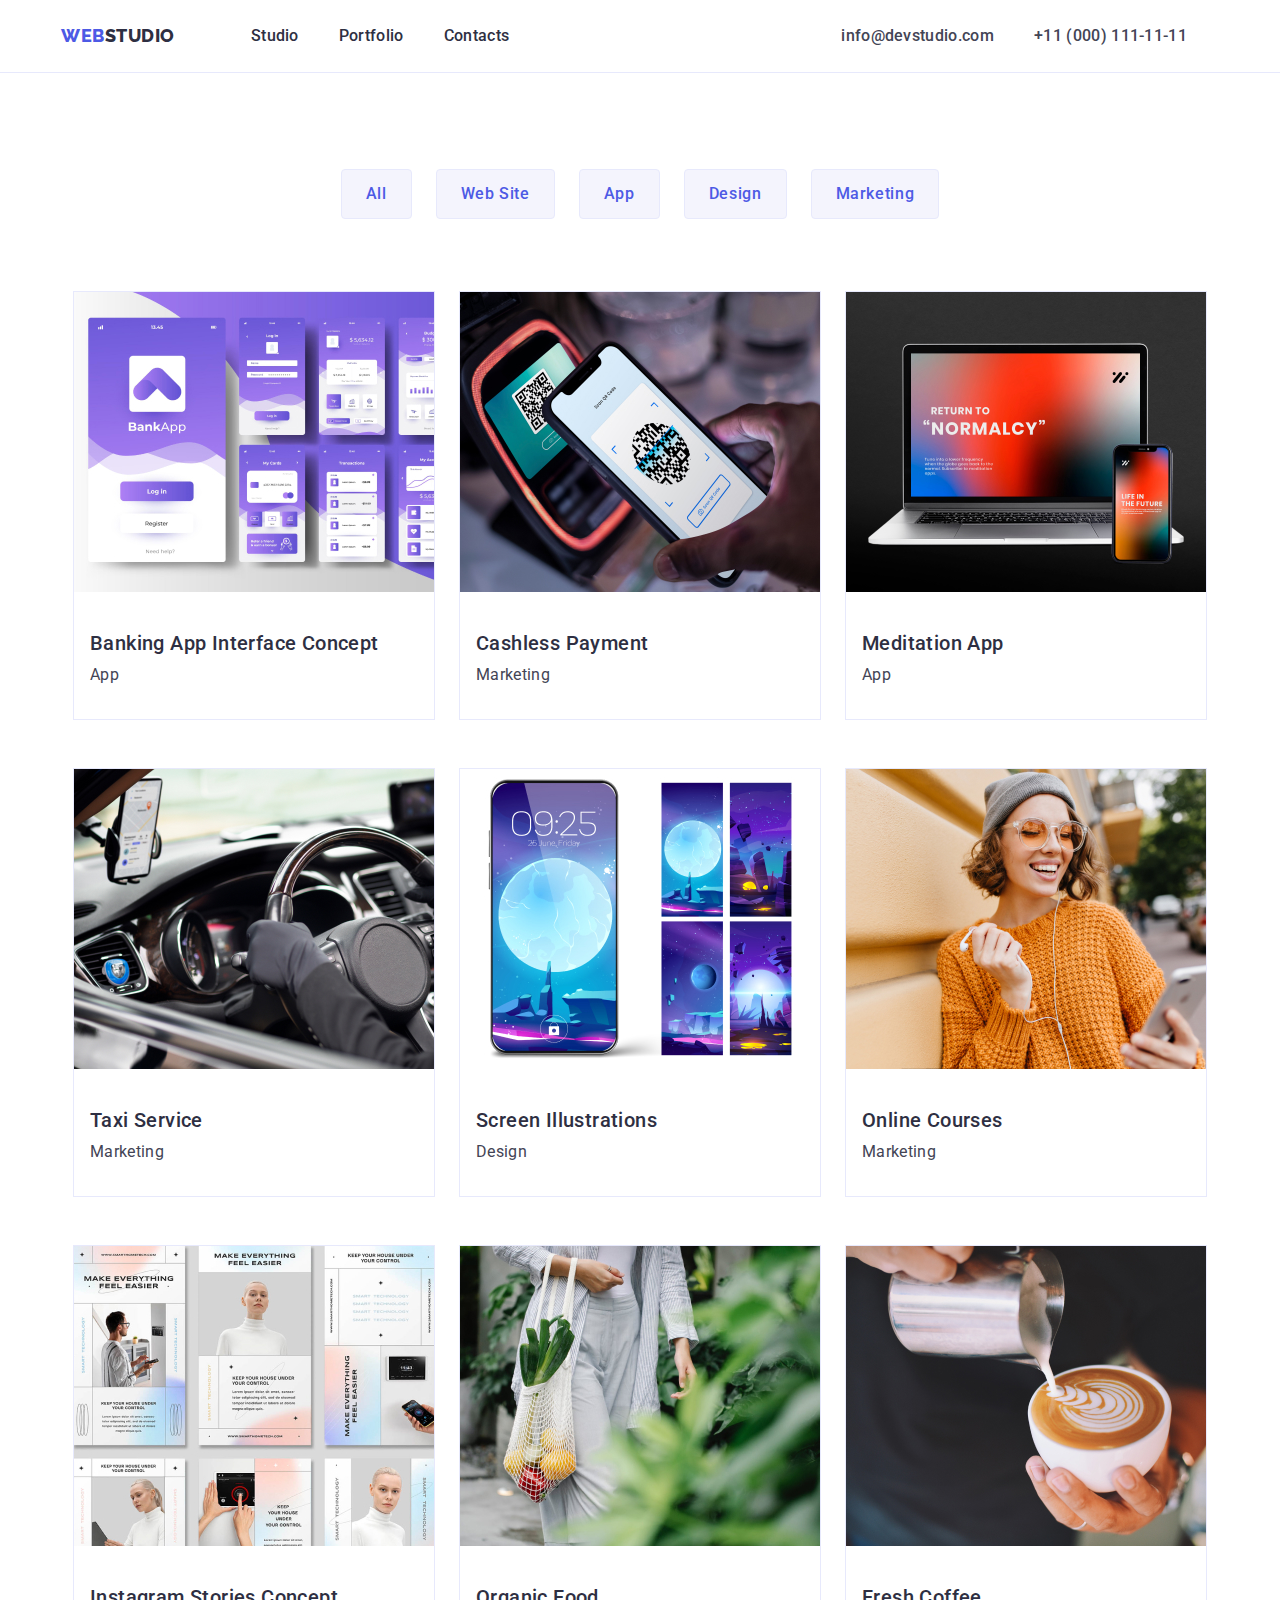
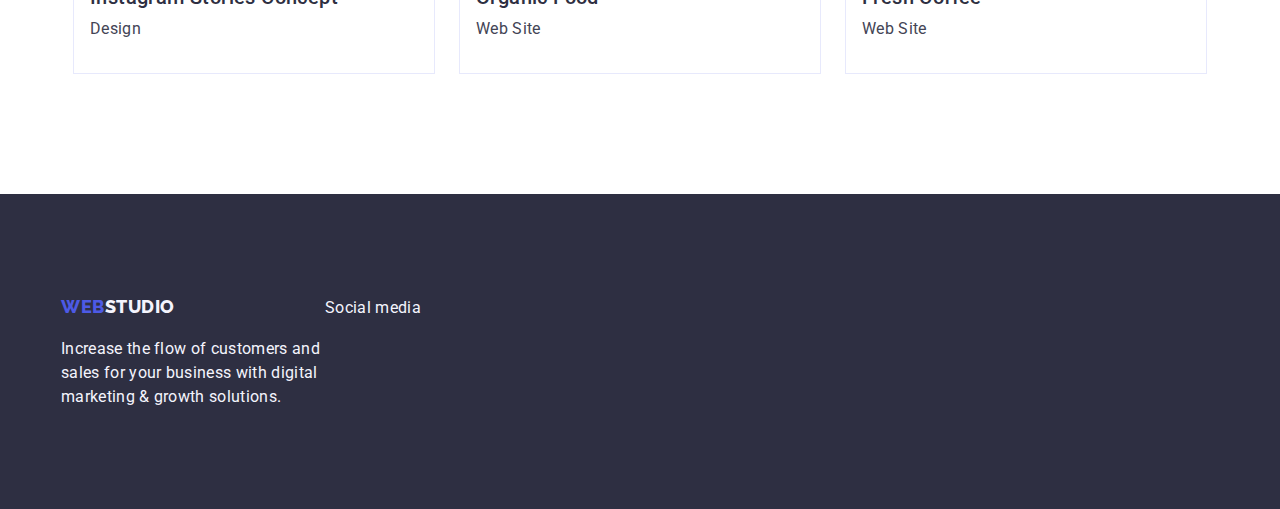
==== commit 0e79f546: ",m" ====
--- a/portfolio.html
+++ b/portfolio.html
@@ -4,7 +4,7 @@
     <meta charset="UTF-8" />
     <meta http-equiv="X-UA-Compatible" content="IE=edge" />
     <meta name="viewport" content="width=device-width, initial-scale=1.0" />
-    <title>Web Studio Homework Project</title>
+    <title>Web Studio</title>
     <link rel="preconnect" href="https://fonts.googleapis.com" />
     <link rel="preconnect" href="https://fonts.gstatic.com" crossorigin />
     <link
@@ -175,13 +175,18 @@
     </main>
     <footer class="footer">
       <div class="container footer-box">
-        <a class="logo link" href="./index.html"
-          >Web<span class="logo-studio-footer">Studio</span></a
-        >
-        <p class="footer-paragraph">
-          Increase the flow of customers and sales for your business with
-          digital marketing & growth solutions.
-        </p>
+        <div f>
+          <a class="logo link" href="./index.html"
+            >Web<span class="logo-studio-footer">Studio</span></a
+          >
+          <p class="footer-paragraph">
+            Increase the flow of customers and sales for your business with
+            digital marketing & growth solutions.
+          </p>
+        </div>
+        <div>
+          <p>Social media</p>
+        </div>
       </div>
     </footer>
   </body>
--- a/css/styles.css
+++ b/css/styles.css
@@ -8,6 +8,7 @@
   --white-color: #ffffff;
   --cloud-color: #f4f4fd;
   --ocean-color: #404bbf;
+  --icons-color: #8e8f99;
 }
 /* ----------------------------CSS reset---------------------------- */
 * {
@@ -43,8 +44,9 @@
   color: var(--slate-color);
   background: var(--white-color);
 }
-
-header.top-line {
+.header-index {
+  box-shadow: 0px 2px 1px rgba(46, 47, 66, 0.08),
+    0px 1px 1px rgba(46, 47, 66, 0.16), 0px 1px 6px rgba(46, 47, 66, 0.08);
 }
 
 .link {
@@ -113,10 +115,19 @@
 }
 
 .hero-section {
+  max-width: 1440px;
   background: var(--navy-blue-color);
   color: var(--white-color);
   text-align: center;
   padding: 188px 0;
+  background-image: linear-gradient(
+      rgba(46, 47, 66, 0.7),
+      rgba(46, 47, 66, 0.7)
+    ),
+    url(../images/people_office.jpg);
+  background-repeat: no-repeat;
+  background-position: center;
+  background-size: cover;
 }
 .hero-section-header {
   font-size: 56px;
@@ -167,6 +178,7 @@
   letter-spacing: 0.72px;
   text-transform: capitalize;
   padding-bottom: 72px;
+  margin-bottom: 72px;
 }
 .items-title {
   color: var(--navy-blue-color);
@@ -208,6 +220,7 @@
 .project-paragraph {
   color: var(--slate-color);
 }
+/* index-footer */
 .footer {
   background: var(--navy-blue-color);
   color: var(--cloud-color);
@@ -219,6 +232,8 @@
 .footer-box {
   padding-top: 101.5px;
   padding-bottom: 100px;
+  display: flex;
+  align-items: baseline;
 }
 .logo-studio-footer {
   color: var(--cloud-color);
@@ -290,3 +305,76 @@
   background-color: var(--ocean-color);
   color: var(--white-color);
 }
+/* icons */
+.icons-section-two {
+  display: flex;
+  align-items: center;
+  justify-content: center;
+  height: 112px;
+  background-color: #f4f4fd;
+  border-radius: 4px;
+  margin-bottom: 8px;
+  width: 264px;
+}
+.section-four-list {
+  display: flex;
+  justify-content: center;
+  gap: 24px;
+  list-style: none;
+}
+.section-four-svg {
+  width: 40px;
+  height: 40px;
+}
+.section-four-svg-link {
+  width: 100%;
+  height: 100%;
+  background-color: var(--iris-color);
+  border-radius: 50%;
+  display: flex;
+  align-items: center;
+}
+.section-four-svg-link:hover {
+  background-color: #404bbf;
+}
+.section-four-svg-link:focus {
+  background-color: #404bbf;
+}
+.our-team-svg {
+  fill: var(--cloud-color);
+}
+/* customers */
+.fifth-section {
+  padding-top: 120px;
+  padding-bottom: 120px;
+}
+.fifth-list {
+  display: flex;
+  gap: 24px;
+  list-style: none;
+}
+.fifth-list-icons {
+  width: calc((100% - 120px) / 6);
+  height: 88px;
+}
+.fifth-section-link {
+  width: 100%;
+  height: 100%;
+  border: 1px solid #8e8f99;
+  border-radius: 4px;
+  display: flex;
+  align-items: center;
+  justify-content: center;
+  color: var(--icons-color);
+}
+.fifth-section-link:hover {
+  border-color: #404bbf;
+  color: #404bbf;
+}
+.fifth-section-link:focus {
+  border-color: #404bbf;
+  color: #404bbf;
+}
+.fifth-svg {
+  fill: currentColor;
+}
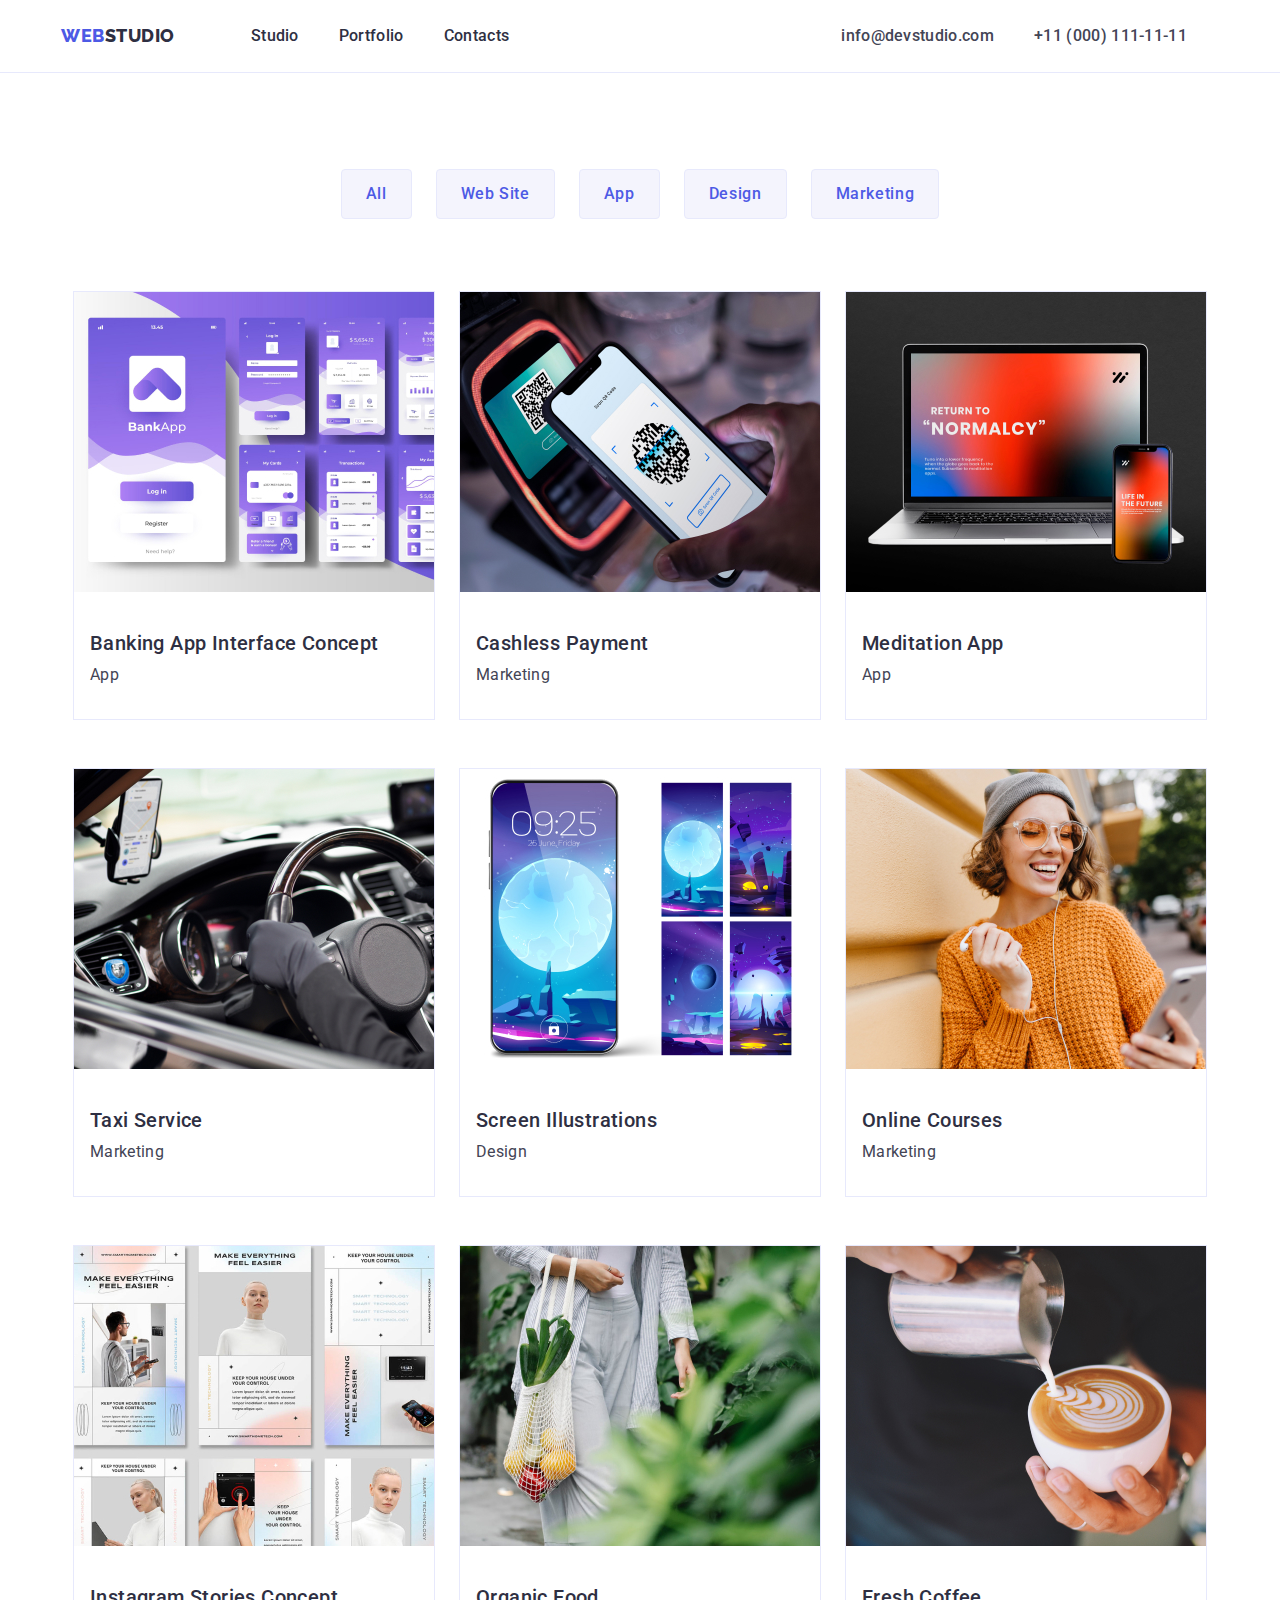
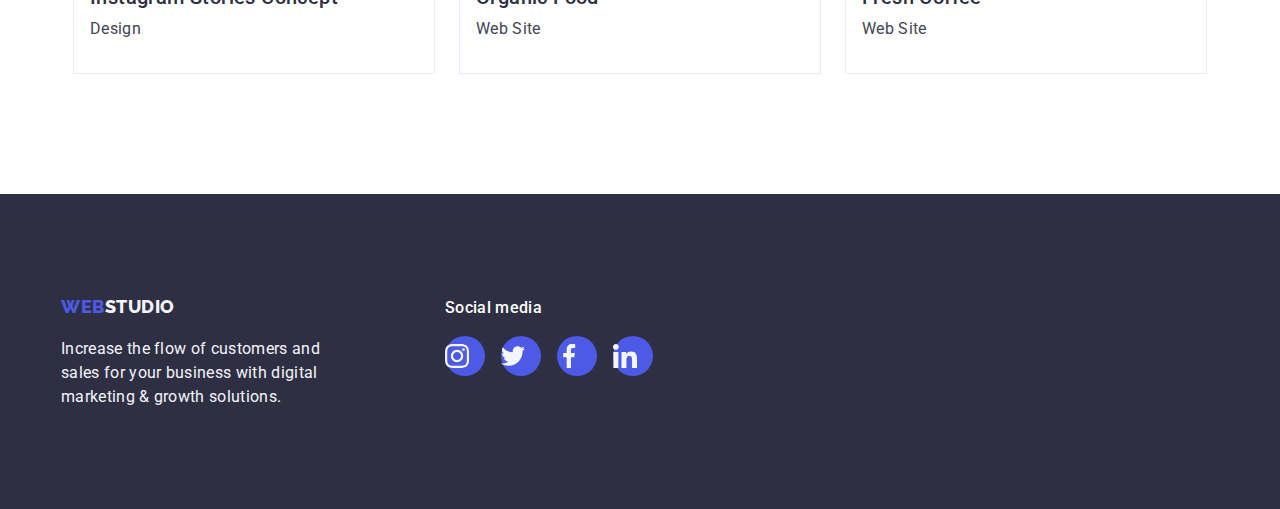
==== commit a5f6f3a0: "Update portfolio.html" ====
--- a/portfolio.html
+++ b/portfolio.html
@@ -175,17 +175,47 @@
     </main>
     <footer class="footer">
       <div class="container footer-box">
-        <div f>
-          <a class="logo link" href="./index.html"
-            >Web<span class="logo-studio-footer">Studio</span></a
-          >
+        <div class="footer-second-div">
+          <a class="logo link" href="./index.html">
+            Web<span class="logo-studio-footer">Studio</span>
+          </a>
           <p class="footer-paragraph">
             Increase the flow of customers and sales for your business with
             digital marketing & growth solutions.
           </p>
         </div>
         <div>
-          <p>Social media</p>
+          <p class="paragraph-second">Social media</p>
+          <ul class="footer-social">
+            <li class="footer-social-list">
+              <a href="" class="footer-social-link">
+                <svg width="24" height="24" class="footer-svg">
+                  <use href="./images/icons.svg#instagram-2"></use>
+                </svg>
+              </a>
+            </li>
+            <li class="footer-social-list">
+              <a href="" class="footer-social-link">
+                <svg width="24" height="24" class="footer-svg">
+                  <use href="./images/icons.svg#twitter-1"></use>
+                </svg>
+              </a>
+            </li>
+            <li class="footer-social-list">
+              <a href="" class="footer-social-link">
+                <svg width="24" height="24" class="footer-svg">
+                  <use href="./images/icons.svg#facebook-1"></use>
+                </svg>
+              </a>
+            </li>
+            <li class="footer-social-list">
+              <a href="" class="footer-social-link">
+                <svg width="24" height="24" class="footer-svg">
+                  <use href="./images/icons.svg#linkedin-1"></use>
+                </svg>
+              </a>
+            </li>
+          </ul>
         </div>
       </div>
     </footer>
--- a/css/styles.css
+++ b/css/styles.css
@@ -225,10 +225,18 @@
   background: var(--navy-blue-color);
   color: var(--cloud-color);
 }
+.footer-second-div {
+  margin-right: 120px;
+}
 .footer-paragraph {
   width: 264px;
   padding-top: 17.5px;
 }
+.paragraph-second {
+  font-weight: 500;
+  color: var(--white-color);
+  margin-bottom: 16px;
+}
 .footer-box {
   padding-top: 101.5px;
   padding-bottom: 100px;
@@ -238,7 +246,32 @@
 .logo-studio-footer {
   color: var(--cloud-color);
 }
-
+.footer-social {
+  display: flex;
+  gap: 16px;
+  list-style: none;
+}
+.footer-social-list {
+  width: 40px;
+  height: 40px;
+}
+.footer-social-link {
+  width: 100%;
+  height: 100%;
+  background-color: var(--iris-color);
+  border-radius: 50%;
+  display: flex;
+  align-items: center;
+}
+.footer-social-link:hover {
+  background-color: #31d0aa;
+}
+.footer-social-link:focus {
+  background-color: #31d0aa;
+}
+.footer-svg {
+  fill: var(--cloud-color);
+}
 .wawd-section {
   display: flex;
   gap: 24px;
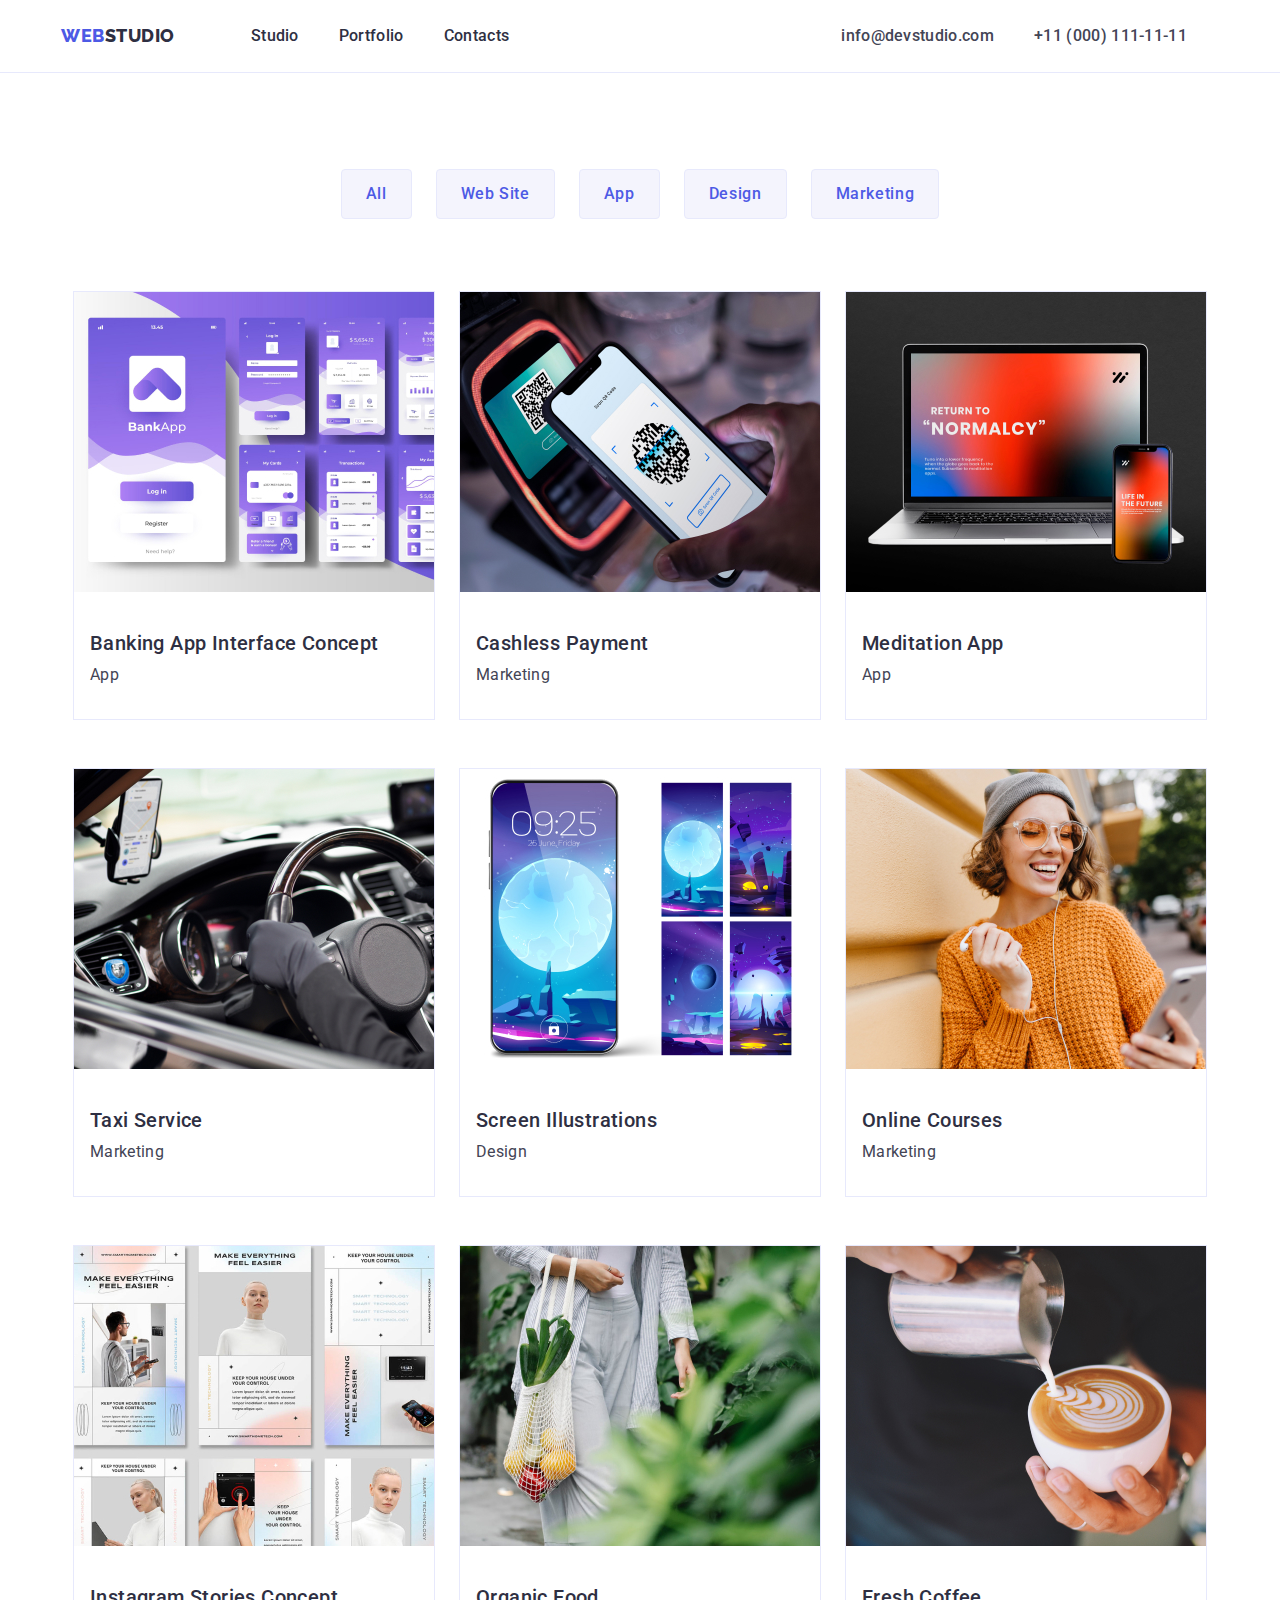
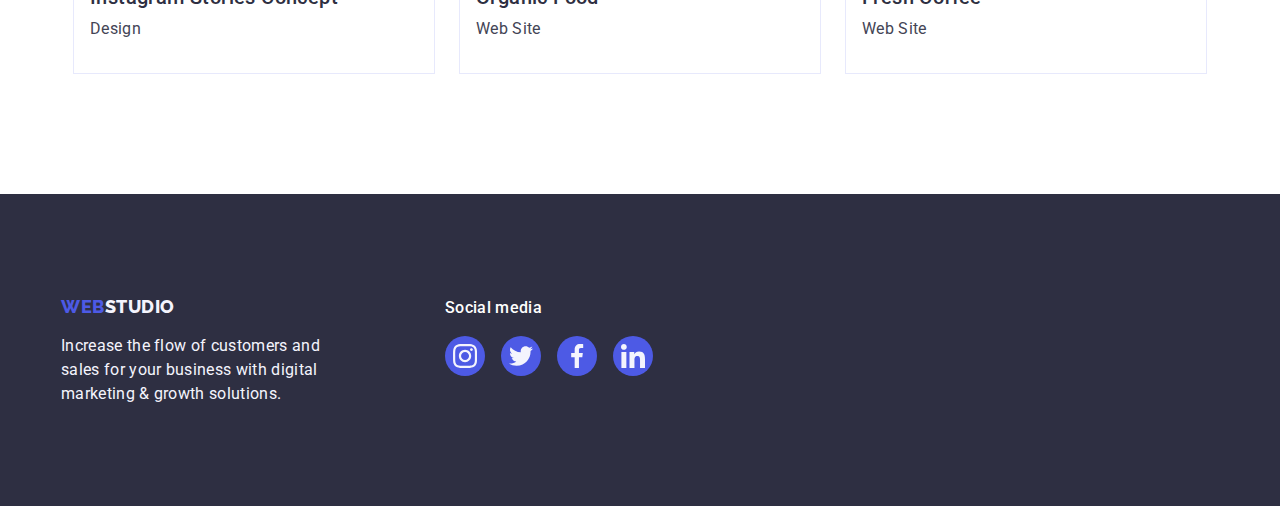
==== commit 93730759: "9" ====
--- a/portfolio.html
+++ b/portfolio.html
@@ -31,7 +31,6 @@
             </li>
           </ul>
         </nav>
-
         <address class="address">
           <ul class="list address-list">
             <li>
@@ -64,9 +63,7 @@
               <button type="button" class="filter-button">Marketing</button>
             </li>
           </ul>
-
           <!-- Row 1 -->
-
           <ul class="list card-master">
             <li class="portfolio-card">
               <a class="link" href="">
--- a/css/styles.css
+++ b/css/styles.css
@@ -34,7 +34,6 @@
   padding-top: 120px;
   padding-bottom: 120px;
 }
-
 body {
   font-family: var(--text-font-family);
   font-size: 16px;
@@ -48,9 +47,14 @@
   box-shadow: 0px 2px 1px rgba(46, 47, 66, 0.08),
     0px 1px 1px rgba(46, 47, 66, 0.16), 0px 1px 6px rgba(46, 47, 66, 0.08);
 }
-
 .link {
   text-decoration: none;
+  display: block;
+}
+.link:hover,
+.link:focus {
+  box-shadow: 0px 1px 6px rgba(46, 47, 66, 0.08),
+    0px 1px 1px rgba(46, 47, 66, 0.16), 0px 2px 1px rgba(46, 47, 66, 0.08);
 }
 .list {
   list-style-type: none;
@@ -99,7 +103,6 @@
 .address:focus {
   color: var(--ocean-color);
 }
-
 .logo {
   color: var(--iris-color);
   font-family: var(--logo-font-family);
@@ -109,11 +112,9 @@
   letter-spacing: 0.54px;
   text-transform: uppercase;
 }
-
 .logo-studio-header {
   color: var(--navy-blue-color);
 }
-
 .hero-section {
   max-width: 1440px;
   background: var(--navy-blue-color);
@@ -140,7 +141,6 @@
   padding: 16px 32px;
   align-items: flex-start;
   gap: 10px;
-
   background: var(--iris-color);
   border-radius: 4px;
   box-shadow: 0px 4px 4px 0px rgba(0, 0, 0, 0.15);
@@ -169,7 +169,6 @@
   align-items: flex-start;
   gap: 8px;
 }
-
 .section-title {
   color: var(--navy-blue-color);
   text-align: center;
@@ -187,7 +186,6 @@
   line-height: 120%;
   letter-spacing: 0.4px;
 }
-
 .our-team-section {
   background: var(--cloud-color);
 }
@@ -204,7 +202,6 @@
   padding-bottom: 32px;
   gap: 32px;
   flex-direction: column;
-
   border-radius: 0px 0px 4px 4px;
   background: var(--WHITE, #fff);
   box-shadow: 0px 2px 1px 0px rgba(46, 47, 66, 0.08),
@@ -216,7 +213,6 @@
   flex-direction: column;
   gap: 8px;
 }
-
 .project-paragraph {
   color: var(--slate-color);
 }
@@ -262,6 +258,7 @@
   border-radius: 50%;
   display: flex;
   align-items: center;
+  justify-content: center;
 }
 .footer-social-link:hover {
   background-color: #31d0aa;
@@ -337,6 +334,8 @@
 .filter-button:focus {
   background-color: var(--ocean-color);
   color: var(--white-color);
+  box-shadow: 0px 3px 1px rgba(0, 0, 0, 0.1), 0px 2px 1px rgba(0, 0, 0, 0.08),
+    0px 2px 2px rgba(0, 0, 0, 0.12);
 }
 /* icons */
 .icons-section-two {
@@ -365,6 +364,7 @@
   background-color: var(--iris-color);
   border-radius: 50%;
   display: flex;
+  justify-content: center;
   align-items: center;
 }
 .section-four-svg-link:hover {
